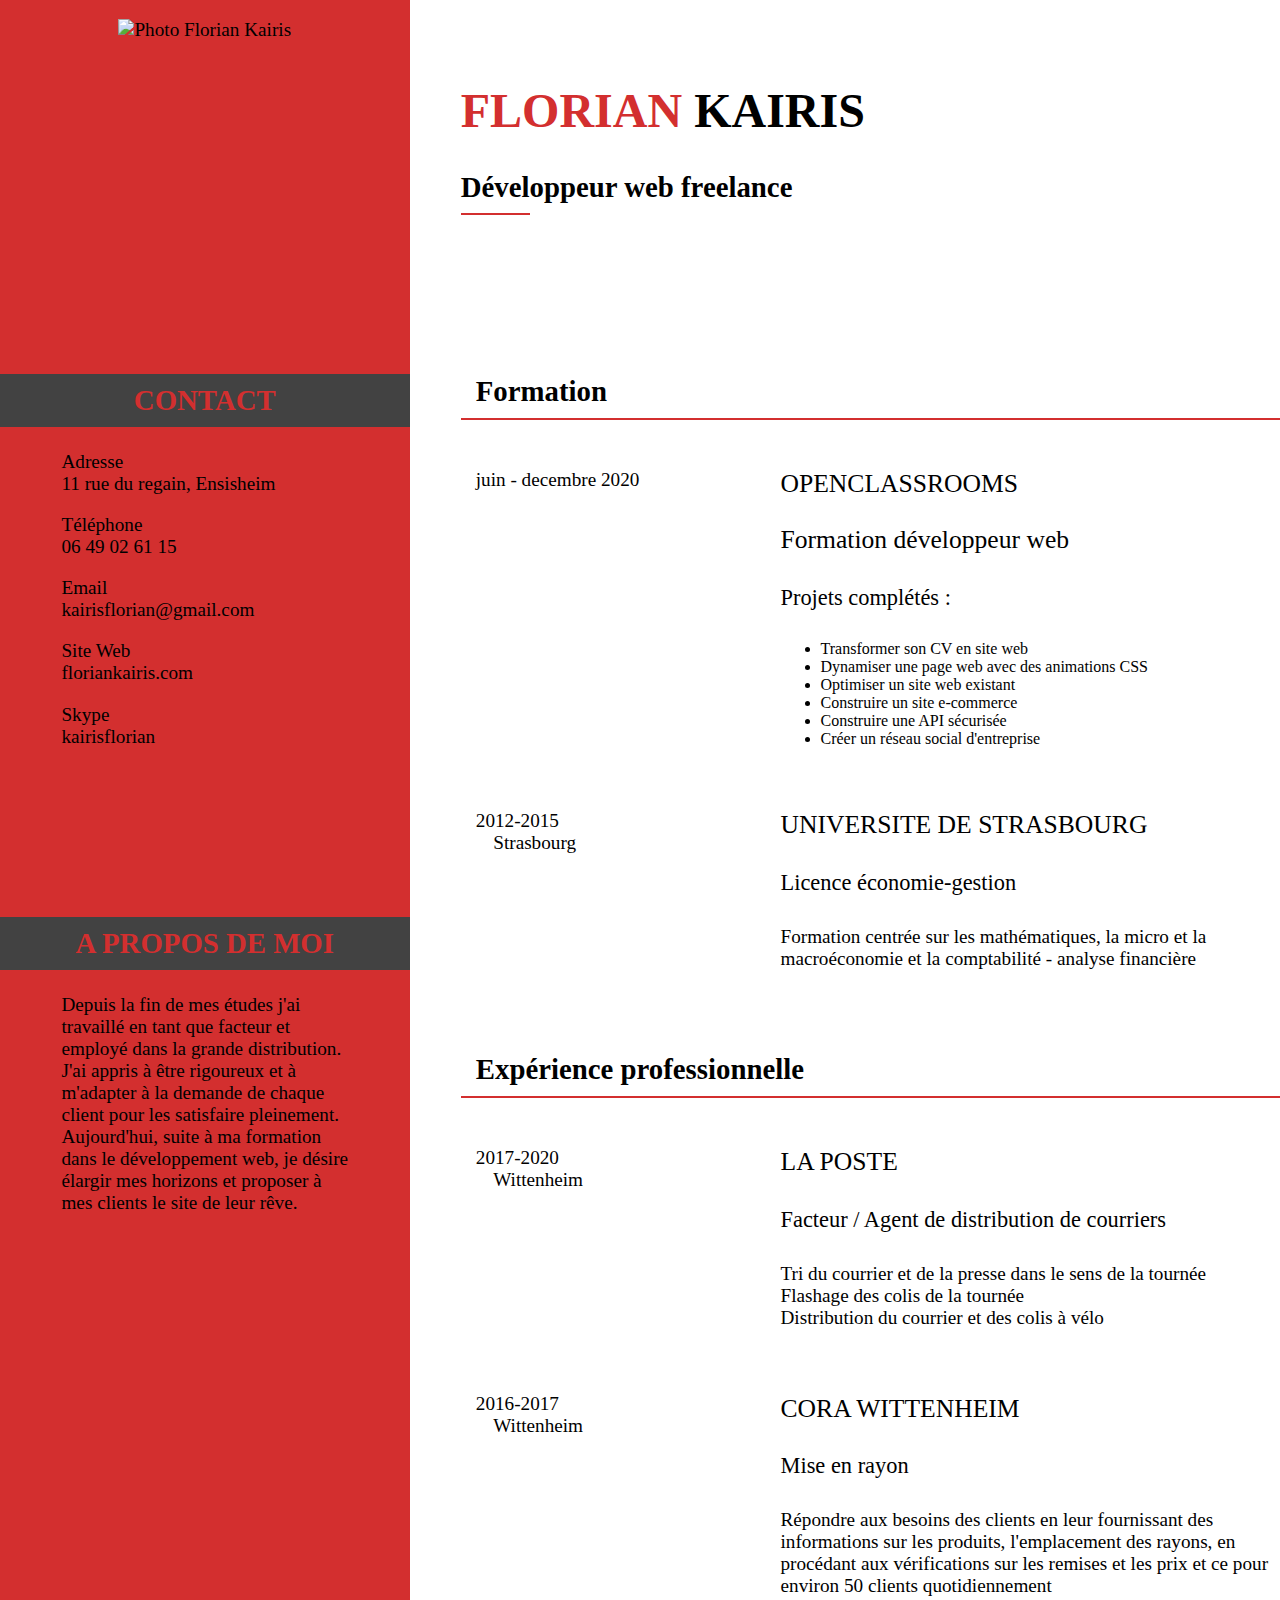
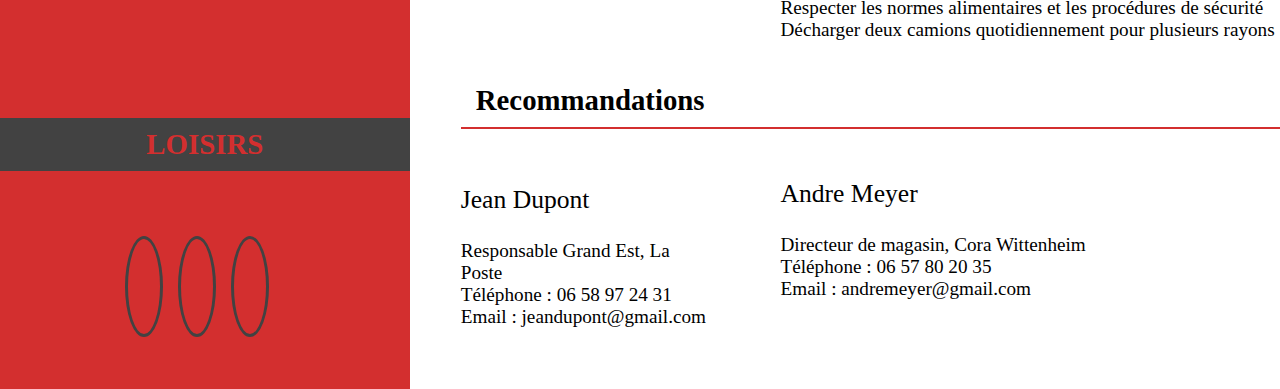
==== index.html @ bc846836 "version mobile" ====
<!DOCTYPE html>
<html lang="fr">
<head>
	<title>CV - Florian Kairis</title>
	<meta charset="utf-8" />
	<link rel="stylesheet" href="styles.css" />
	<script src="https://kit.fontawesome.com/b4dd0d3412.js" crossorigin="anonymous"></script>
</head>
<body>
	<!-- Partie principale du CV -->
	<div id="Partie_Principale">
		<!-- En-tête du CV -->
		<header>
			<h1><strong><span class="nom">FLORIAN</span> KAIRIS</strong></h1>
			<h2><strong><span id="dev">Dével</span>oppeur web</strong> freelance</h2>
		</header>
		<!-- Section formation -->
		<section id="formation">
			<h2 class="soulign"><i class="fas fa-graduation-cap"></i>Formation</h2>
			<!-- OpenClassRooms -->
			<article id="formation_1">
				<!-- Dates de formation -->
				<div class="element_1"> 
					<p><i class="far fa-dot-circle"></i>juin - decembre 2020</p>
				</div>
				<!-- détails de la formation -->	
				<div class="element_2">
					<h3>OPENCLASSROOMS</h3>
					<h3>Formation développeur web</h3>
					<h4> Projets complétés : </h4>
						<ul>
							<li>Transformer son CV en site web</li>
							<li>Dynamiser une page web avec des animations CSS</li>
							<li>Optimiser un site web existant</li>
							<li>Construire un site e-commerce</li>
							<li>Construire une API sécurisée</li>
							<li>Créer un réseau social d'entreprise</li>
						</ul>
				</div>	
			</article>	
			<!-- Années faculté -->
			<article id="formation_2">
				<div class="element_1">
					<p><i class="fas fa-circle"></i>2012-2015 <br/> <span class="decal">Strasbourg </span></p>
				</div>	
				<div class="element_2">
					<h3>UNIVERSITE DE STRASBOURG</h3>
					<h4>Licence économie-gestion</h4>
					<p>Formation centrée sur les mathématiques, la micro et la macroéconomie et la comptabilité - analyse financière </p>
				</div>	
			</article>	
		</section>			
		<!-- Expériences professionnelles -->
		<section id="expérience">
			<h2 class="soulign"><i class="fas fa-briefcase"></i>Expérience professionnelle</h2>
			<!-- Facteur -->
			<article id="travail_1">
				<!-- dates et lieux -->
				<div class="element_1">
					<p><i class="far fa-dot-circle"></i>2017-2020 <br/> <span class="decal">Wittenheim</span>
					</p> 
				</div>
				<!-- description du travail -->
				<div class="element_2">
					<h3>LA POSTE</h3>
					<h4>Facteur / Agent de distribution de courriers</h4>
					<p>Tri du courrier et de la presse dans le sens de la tournée<br/>
						Flashage des colis de la tournée <br/>
						Distribution du courrier et des colis à vélo
					</p>
				</div>			
			</article>							
			<!-- Mise en rayon -->
			<article id="travail_2">
				<!-- dates et lieux -->
				<div class="element_1">
					<p><i class="fas fa-circle"></i>2016-2017 <br/> <span class="decal"> Wittenheim </span></p> 
				</div>
				<!-- description du poste -->
				<div class="element_2">
					<h3>CORA WITTENHEIM</h3>
					<h4>Mise en rayon</h4>
					<p>Répondre aux besoins des clients en leur fournissant des informations sur les produits, l'emplacement des rayons, en procédant aux vérifications sur les remises et les prix et ce pour environ 50 clients quotidiennement <br/>
					Respecter les normes alimentaires et les procédures de sécurité <br/>
					Décharger deux camions quotidiennement pour plusieurs rayons
					</p>
				</div>
			</article>
		</section>
		<!-- Recommandations -->
		<section>
			<h2 class="soulign"><i class="fas fa-pencil-alt"></i>Recommandations</h2>
			<div id="reco">
				<article class="element_1">
					<h3>Jean Dupont</h3>
					<p>Responsable Grand Est, La Poste <br/>
					Téléphone : 06 58 97 24 31 <br/>
					Email : jeandupont@gmail.com</p>
				</article>
				<article class="element_2">
					<h3>Andre Meyer</h3>
					<p>Directeur de magasin, Cora Wittenheim <br/>
					Téléphone : 06 57 80 20 35<br/>
					Email : andremeyer@gmail.com</p>
				</article>	
			</div>	
		</section>
	</div>	
	<!-- Partie secondaire du CV - infos personnelles -->
	<div id="Partie_Secondaire">
		<aside>
			<section id="Ma_Photo">
				<p>
					<img src="photo.png" alt="Photo Florian Kairis"/>
				</p>	
			</section>
			<section id="contact">
				<h2 class="titre_gauche">CONTACT</h2>
				<div class="element_gauche">
					<p>Adresse <br/> 11 rue du regain, Ensisheim</p>
					<p>Téléphone <br/> 06 49 02 61 15</p>
					<p>Email <br/> kairisflorian@gmail.com</p>
					<p>Site Web <br/> floriankairis.com</p>
					<p>Skype <br/> kairisflorian</p>
				</div>
			</section>
			<section id="apropos">
				<h2 class="titre_gauche">A PROPOS DE MOI</h2>
				<p class="element_gauche"> Depuis la fin de mes études j'ai travaillé en tant que facteur et employé dans la grande distribution. 
				J'ai appris à être rigoureux et à m'adapter à la demande de chaque client pour les satisfaire pleinement.
				Aujourd'hui, suite à ma formation dans le développement web, je désire élargir mes horizons et proposer à mes clients le site de leur rêve. 
				</p>
			</section>	
			<section id="loisirs">
				<h2 class="titre_gauche">LOISIRS</h2>
				<p id="icones_gauche"> <i class="fas fa-gamepad"></i> <i class="fas fa-futbol"></i> <i class="fas fa-book"></i> 
				</p>
			</section>	
		</aside>
	</div>									
</body>
</html>
---- styles.css ----
body
{
	margin: 0px;
	display: flex;
	flex-direction: row-reverse;
}

header
{
	margin-bottom: 18%;
}
	
.nom
{
	color: #d32f2f;
}

#dev
{
	border-bottom: 2px solid  #d32f2f;
	padding-bottom: 10px;
}

#Partie_Principale
{
	width: 66%;
	padding-left: 4%;
	padding-top: 4%;
	margin-left: 0px;
}
	
.soulign
{
	border-bottom: 2px solid #d32f2f;
	padding-bottom: 10px;
	font-size: 1.8em;
}

h1
{
	font-size: 3em;
}

i
{
	color: #d32f2f;
	margin-right: 15px;
}

h2
{
	font-size: 1.8em;
	font-family: Trebuchet MS;
}

h3
{
	font-size: 1.6em;
	font-family: Georgia;
	font-weight: normal;
}

h4
{
	font-size: 1.4em;
	font-family: Georgia;
	font-weight: normal;
}

p
{
	font-size: 1.2em;
	font-family: Comic Sans MS;
}

#formation
{
	display: flex;
	flex-direction: column;
	justify-content: center;
}	
	
#expérience
{	
	display: flex;
	flex-direction: column;
	margin-top: 40px;
}
	
#formation_1
{
	display: flex;
	flex-direction: row;
	margin-bottom: 20px;
	justify-content: space-between;
}	
	
.element_1
{
	padding-top: 6px;
	margin-right: 10px;
	width: 33%;
	word-wrap: break-word;
}	
	
.element_2
{
	margin-left: 60px;
	width: 66%;
	word-wrap: break-word;
}
	
#formation_2
{
	display: flex;
	justify-content: space-between;
}
	
#travail_1
{
	display: flex;
	margin-bottom: 20px;
	justify-content: space-between;
}
	
#travail_2
{
	display: flex;
	justify-content: space-between;
}
	
aside
{
	padding-left: 0px;
	margin-top: 0px;
}
	
#reco
{
	display: flex;
	justify-content: space-between;
}
		
#Partie_Principale img
{
	width: 5%;
	height: 5%;
}

#Partie_Secondaire
{
	width: 33%;
	background-color: #d32f2f;
}	

#Ma_Photo
{
	justify-content: center;
	display: flex;
	height: 350px;
}		
	
aside img
{
	width: 190px;
}	
	
#apropos
{
	margin-top: 70px;
}
	
#contact
{
	padding-bottom: 80px;
}	

.titre_gauche
{
	background: #424242;
	text-align: center;
	color: #d32f2f;
	font-weight: bold;
	padding: 10px;
}

#icones_gauche
{
	margin-top: 30px;
	padding-bottom: 50px;
	text-align: center;
	padding-top: 30px;
	margin-left: 5px;
	margin-right: 5px;
}	

#loisirs
{
	display: flex;
	flex-direction: column;
	margin-top: 480px;
}
	
aside p 
{
	margin-left: 15%;
	word-wrap: break-word;
	margin-right : 15%;
}

aside i
{
	color: #424242;
	font-size: 3em;
	border: 3px solid #424242 ;
	border-radius: 50%;
	padding : 16px;
}

.decal
{
	margin-left: 13%;
}	

@media all and (max-device-width: 768px)
{
	body
	{
		flex-direction: column;
	}

	#Partie_Principale
	{
		width: auto;
	}

	header
	{
		text-align: right;
		margin-right: 5%;
	}

	#Partie_Secondaire
	{
		width: 100%;
		margin-top: 20px;
	}
		

	#Partie_Secondaire img
	{
		display: none;
	}	

	aside
	{
		display: flex;
	}

	#contact
	{
		height: 500px;
	}

	#apropos
	{
		margin-top: 0px;
		height: 500px;
	}

	#loisirs
	{
		margin-top: 1px;
	}	
}

@media all and (max-width: 	1024px)
{
	#formation
	{
		padding-top: 7%;
	}

	header
	{
		margin-top: 15px;
	}

	aside i
	{
		font-size: 2em;
	}
}
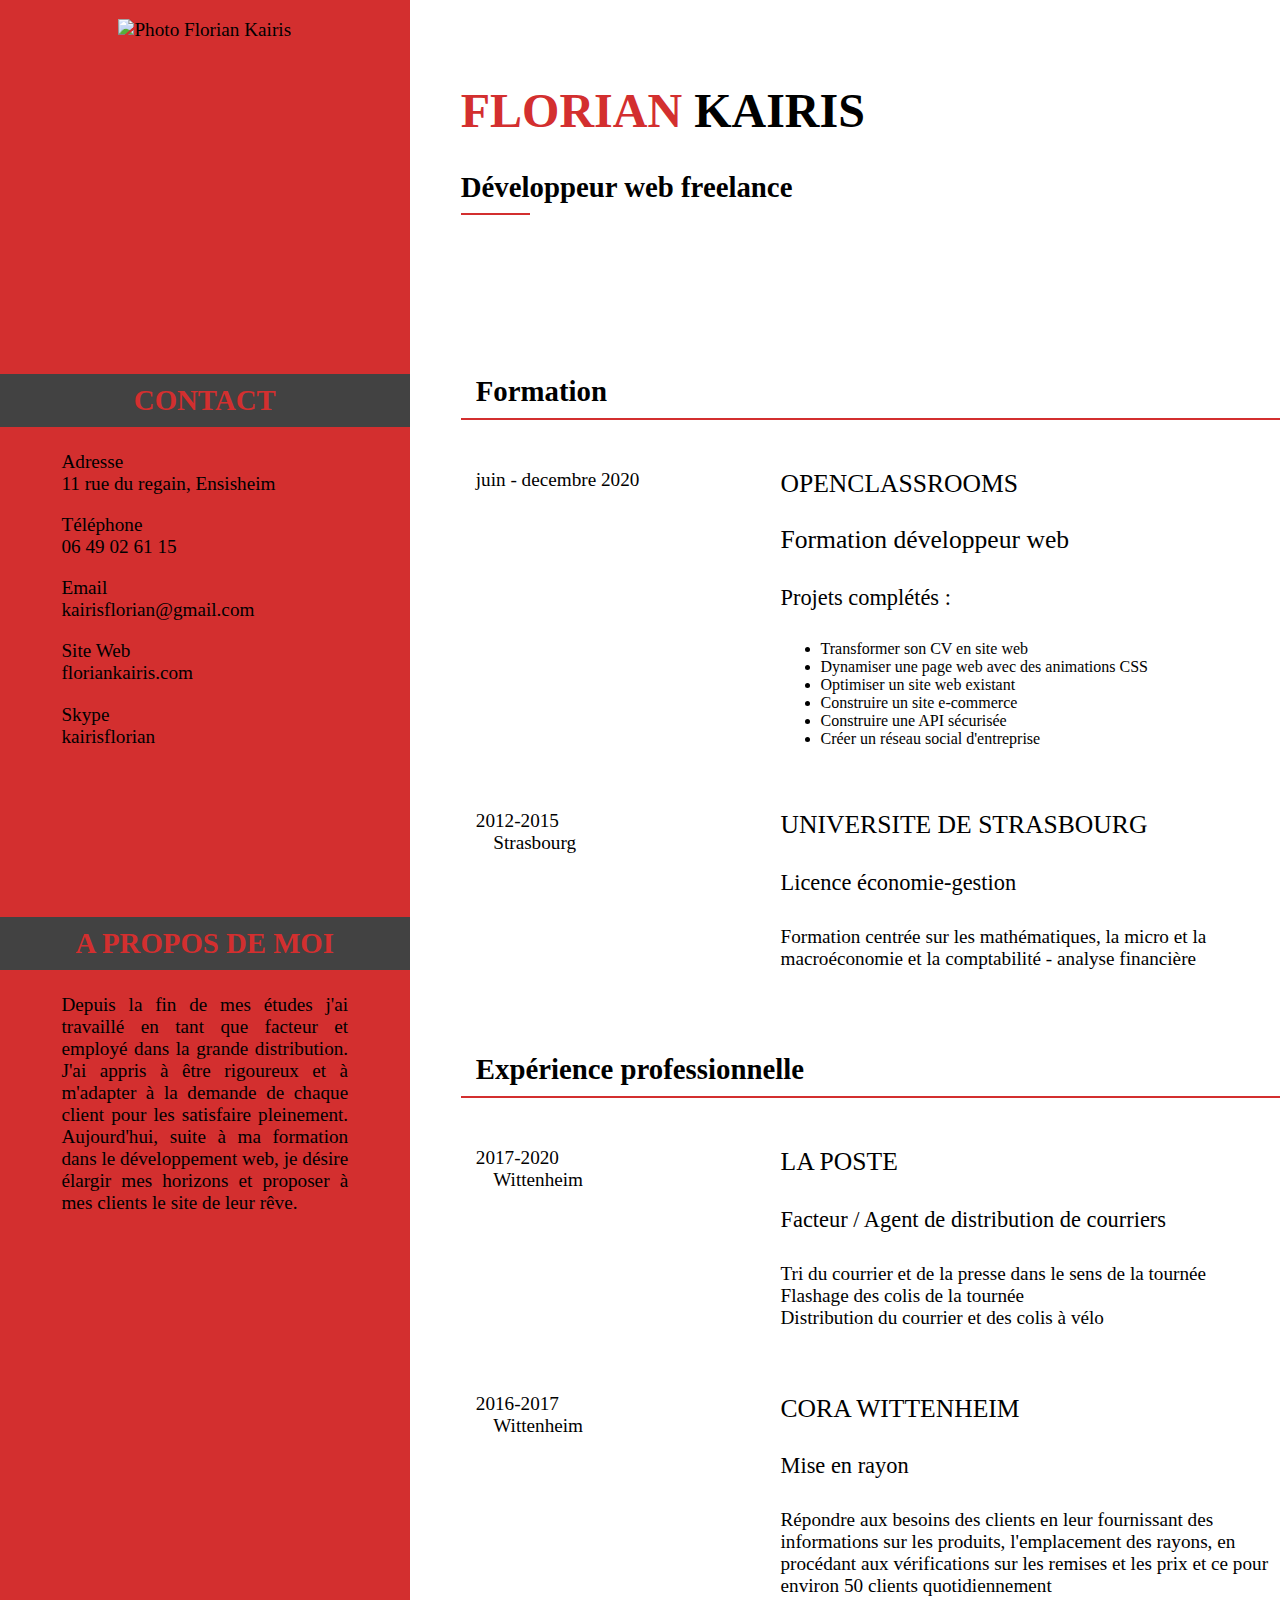
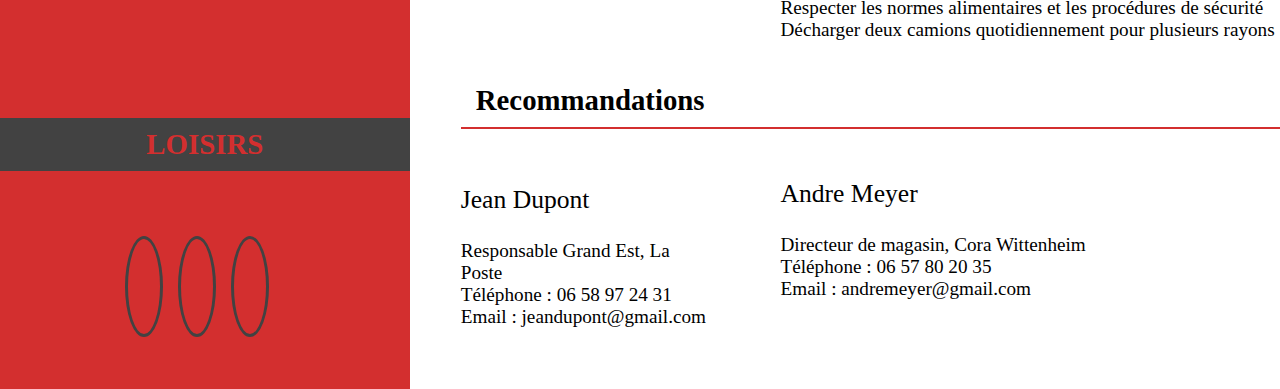
==== commit 2a96c87f: "maj" ====
--- a/index.html
+++ b/index.html
@@ -3,6 +3,7 @@
 <head>
 	<title>CV - Florian Kairis</title>
 	<meta charset="utf-8" />
+	<meta name="viewport" content="width=device-width">
 	<link rel="stylesheet" href="styles.css" />
 	<script src="https://kit.fontawesome.com/b4dd0d3412.js" crossorigin="anonymous"></script>
 </head>
@@ -110,6 +111,7 @@
 	<div id="Partie_Secondaire">
 		<aside>
 			<section id="Ma_Photo">
+				<h2>titre</h2>
 				<p>
 					<img src="photo.png" alt="Photo Florian Kairis"/>
 				</p>	
--- a/styles.css
+++ b/styles.css
@@ -3,22 +3,6 @@
 	margin: 0px;
 	display: flex;
 	flex-direction: row-reverse;
-}
-
-header
-{
-	margin-bottom: 18%;
-}
-	
-.nom
-{
-	color: #d32f2f;
-}
-
-#dev
-{
-	border-bottom: 2px solid  #d32f2f;
-	padding-bottom: 10px;
 }
 
 #Partie_Principale
@@ -50,7 +34,7 @@
 h2
 {
 	font-size: 1.8em;
-	font-family: Trebuchet MS;
+	font-family: "Trebuchet MS";
 }
 
 h3
@@ -70,7 +54,23 @@
 p
 {
 	font-size: 1.2em;
-	font-family: Comic Sans MS;
+	font-family: "Comic Sans MS";
+}
+
+header
+{
+	margin-bottom: 18%;
+}
+	
+.nom
+{
+	color: #d32f2f;
+}
+
+#dev
+{
+	border-bottom: 2px solid  #d32f2f;
+	padding-bottom: 10px;
 }
 
 #formation
@@ -159,6 +159,11 @@
 	display: flex;
 	height: 350px;
 }		
+
+#Ma_Photo h2
+{
+	display: none;
+}
 	
 aside img
 {
@@ -168,6 +173,11 @@
 #apropos
 {
 	margin-top: 70px;
+}
+
+#apropos p
+{
+	text-align: justify;
 }
 	
 #contact
@@ -222,148 +232,126 @@
 	margin-left: 13%;
 }	
 
-@media all and (max-device-width: 768px)
+@media all and (max-width: 425px)
 {
 	body
 	{
+		display: flex;
 		flex-direction: column;
 	}
 
 	#Partie_Principale
 	{
 		width: auto;
-	}
-
-	header
-	{
-		text-align: right;
-		margin-right: 5%;
+		margin: none;
 	}
 
 	#Partie_Secondaire
 	{
-		width: 100%;
-		margin-top: 20px;
-	}
-		
-
-	#Partie_Secondaire img
+		width: auto;
+		margin-top: 30px;
+	}
+
+	#Ma_Photo
 	{
 		display: none;
-	}	
-
-	aside
-	{
-		display: flex;
-	}
-
-	#contact
-	{
-		height: 500px;
-	}
-
-	#apropos
-	{
-		margin-top: 0px;
-		height: 500px;
-	}
-
-	#loisirs
-	{
-		margin-top: 1px;
-	}	
-}
-
-@media all and (max-width: 	1024px)
-{
-	#formation
-	{
-		padding-top: 7%;
-	}
-
-	header
-	{
-		margin-top: 15px;
 	}
 
 	aside i
 	{
 		font-size: 2em;
 	}
-}
-
-	
-
-	
-	
-	
-
-
-
-
-
-
-
-
-
-	
-
-
-	
-	
-	
-
-
-
-
-	
-
-
-
-
-
-
-
-
-
-
-
-
-
-
-
-
-
-
-
-
-
-
-
-
-
-
-
-
-
-
-
-
-
-
-
-
-
-
-	
-
-
-
-
-
-
-
-
-
-
-
+
+	.element_2
+	{
+		margin-left: 5px;
+		width: auto;
+		border: 1px solid black;
+		width: 320px;
+		word-wrap: normal;
+	}
+
+	
+}
+	
+
+	
+
+
+
+
+	
+
+	
+	
+	
+
+
+
+
+
+
+
+
+
+	
+
+
+	
+	
+	
+
+
+
+
+	
+
+
+
+
+
+
+
+
+
+
+
+
+
+
+
+
+
+
+
+
+
+
+
+
+
+
+
+
+
+
+
+
+
+
+
+
+
+
+	
+
+
+
+
+
+
+
+
+
+
+
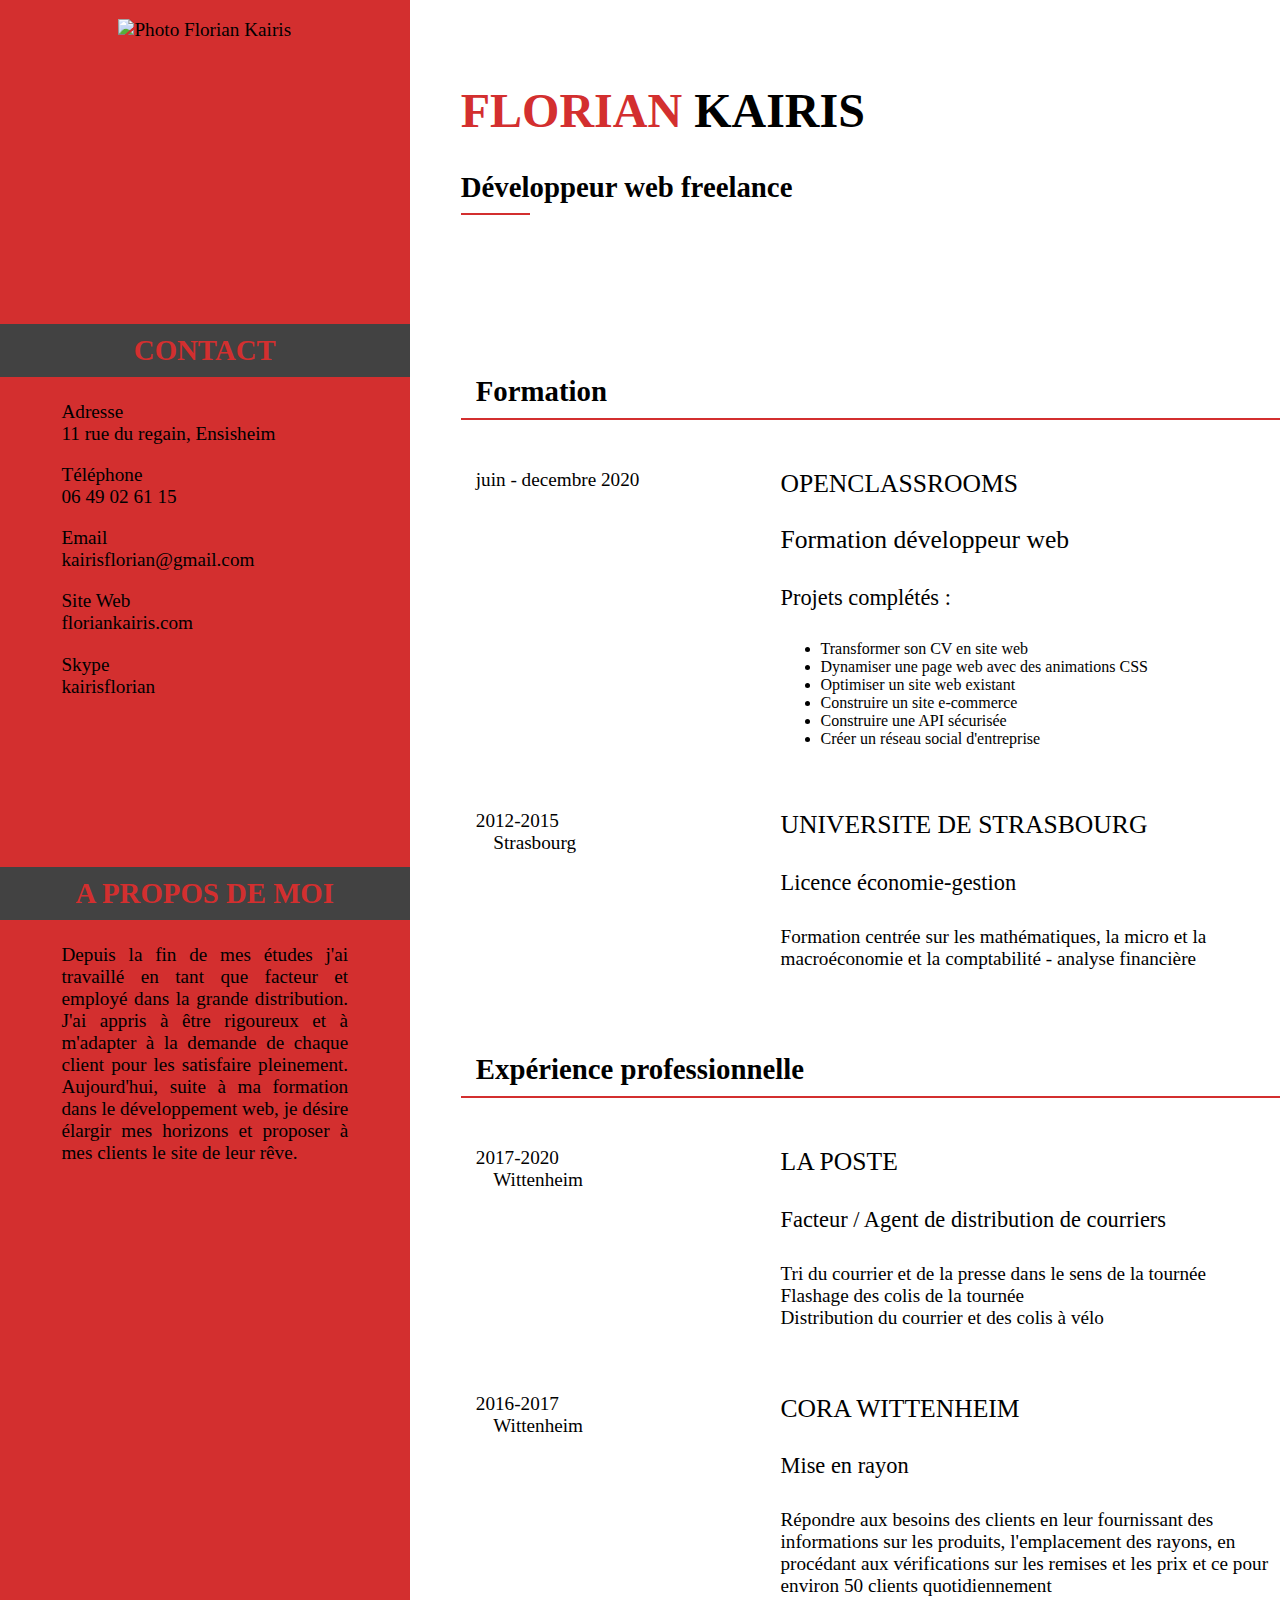
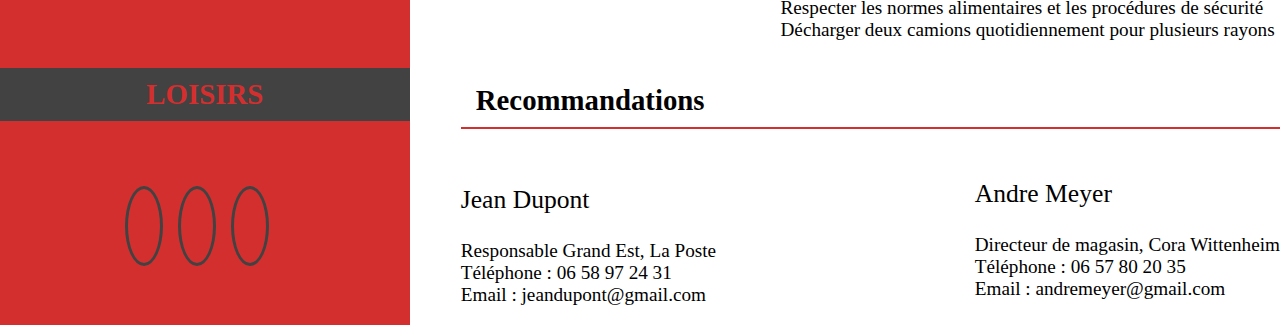
==== commit 3699038a: "alignement vertical mobile et espacement reco 4k" ====
--- a/index.html
+++ b/index.html
@@ -11,6 +11,9 @@
 	<!-- Partie principale du CV -->
 	<div id="Partie_Principale">
 		<!-- En-tête du CV -->
+		<div id="mini">
+			<img src="photo.png" alt="photo florian kairis">
+		</div>
 		<header>
 			<h1><strong><span class="nom">FLORIAN</span> KAIRIS</strong></h1>
 			<h2><strong><span id="dev">Dével</span>oppeur web</strong> freelance</h2>
@@ -98,7 +101,7 @@
 					Téléphone : 06 58 97 24 31 <br/>
 					Email : jeandupont@gmail.com</p>
 				</article>
-				<article class="element_2">
+				<article class="element_2__reco">
 					<h3>Andre Meyer</h3>
 					<p>Directeur de magasin, Cora Wittenheim <br/>
 					Téléphone : 06 57 80 20 35<br/>
--- a/styles.css
+++ b/styles.css
@@ -164,7 +164,12 @@
 {
 	display: none;
 }
-	
+
+#mini
+{
+	display: none;
+}	
+
 aside img
 {
 	width: 190px;
@@ -232,7 +237,8 @@
 	margin-left: 13%;
 }	
 
-@media all and (max-width: 425px)
+/* version mobile */
+@media all and (max-width: 600px)
 {
 	body
 	{
@@ -242,19 +248,39 @@
 
 	#Partie_Principale
 	{
-		width: auto;
-		margin: none;
+		width: 100%;
+		margin: 0px;
+		padding: 0px;
 	}
 
 	#Partie_Secondaire
 	{
-		width: auto;
+		width: 100%;
 		margin-top: 30px;
 	}
 
+	#Partie_Principale h2
+	{
+		font-size: 22px;
+	}
+
 	#Ma_Photo
 	{
 		display: none;
+	}
+
+	#mini
+	{
+		height: 170px;
+		display: flex;
+		align-content: center;
+		justify-content: center;
+	}
+
+	#mini img
+	{
+		width: 110px;
+		height: auto;
 	}
 
 	aside i
@@ -266,92 +292,298 @@
 	{
 		margin-left: 5px;
 		width: auto;
-		border: 1px solid black;
-		width: 320px;
-		word-wrap: normal;
-	}
-
-	
-}
-	
-
-	
-
-
-
-
-	
-
-	
-	
-	
-
-
-
-
-
-
-
-
-
-	
-
-
-	
-	
-	
-
-
-
-
-	
-
-
-
-
-
-
-
-
-
-
-
-
-
-
-
-
-
-
-
-
-
-
-
-
-
-
-
-
-
-
-
-
-
-
-
-
-
-
-	
-
-
-
-
-
-
-
-
-
-
-
+	}	
+
+	.element_2__reco
+	{
+		margin-left: 5px;
+	}
+		
+	header h2
+	{
+		font-size: 21px;
+	}
+
+	.decal
+	{
+		margin-left: 0px;
+	}
+
+	#formation_1
+	{
+	display: flex;
+	flex-direction: column;
+	margin-bottom: 20px;
+	align-items: center;
+	}	
+
+	.element_1
+	{
+	padding-top: 6px;
+	width: 100%;
+	margin-left: 10px;
+	}	
+
+	#formation_2
+	{
+	display: flex;
+	flex-direction: column;
+	margin-bottom: 20px;
+	align-items: center;
+	}
+
+	.decal
+	{
+		display: none;
+	}
+
+	#travail_1
+	{
+	display: flex;
+	margin-bottom: 20px;
+	flex-direction: column;
+	align-items: center;
+	}
+	
+	#travail_2
+	{
+	display: flex;
+	margin-bottom: 20px;
+	flex-direction: column;
+	align-items: center;
+	}
+
+	#reco
+	{
+	display: flex;
+	flex-direction: column;
+	justify-content: space-between;
+	}
+}
+
+/* version tablette */
+@media all and (min-width: 601px) and (max-width: 1023px)
+{
+	#Ma_Photo
+	{
+		height: 260px;
+	}
+
+	#Ma_Photo img
+	{
+		height: 250px;
+		width: auto;
+	}
+
+	#loisirs
+	{
+		height: 310px;
+		margin-top: 530px;
+	}
+
+	#loisirs i
+	{
+		font-size: 1em;
+		margin-top: 0px;
+	}
+
+	h2.titre_gauche
+	{
+		margin-top: 40px;
+	}
+
+	p#icones_gauche
+	{
+		padding-top: 10px;
+	}
+}		
+
+/* version laptop */
+@media all and (min-width: 1024px) and (max-width: 1439px)
+{
+	#Ma_Photo
+	{
+		height: 300px;
+	}
+
+	#loisirs i
+	{
+		font-size: 2em;
+	}
+}
+
+/* version ecran 4k */
+@media all and (min-width: 2000px)
+{
+	p
+	{
+		font-size: 2em;
+	}
+
+	h1
+	{
+		font-size: 6em;
+	}
+
+	h2
+	{
+		font-size: 4em;
+	}
+
+	#Ma_Photo
+	{
+		height: 600px;
+	}
+
+	aside img
+	{
+		height: 590px;
+		width: auto;
+	}
+
+	.soulign
+	{
+		font-size: 50px;
+	}
+
+	ul
+	{
+		font-size: 2em;
+	}
+
+	h3
+	{
+		font-size: 3em;
+	}
+
+	h4
+	{
+		font-size: 2.5em;
+	}
+
+	header
+	{
+		margin-bottom: 200px;
+	}
+
+	#apropos
+	{
+		margin-top: 220px;
+	}
+
+	p#icones_gauche
+	{
+		margin-top: 100px;
+	}
+
+	#loisirs
+	{
+		margin-top: 520px;
+	}
+
+	#reco
+	{
+	display: flex;
+	justify-content: space-between;
+	flex-direction: row;
+	border: 1px solid black;
+	}
+
+	.element_2__reco
+	{
+		width: auto;
+		margin-right: 10px;
+		margin-left: 0px;
+	}
+}
+
+@media all and (min-width: 1366px) and (max-width: 1366px)
+{
+	#Ma_Photo
+	{
+		height: 350px;
+	}
+}
+
+	
+
+	
+
+
+
+
+	
+
+	
+	
+	
+
+
+
+
+
+
+
+
+
+	
+
+
+	
+	
+	
+
+
+
+
+	
+
+
+
+
+
+
+
+
+
+
+
+
+
+
+
+
+
+
+
+
+
+
+
+
+
+
+
+
+
+
+
+
+
+
+
+
+
+
+	
+
+
+
+
+
+
+
+
+
+
+
